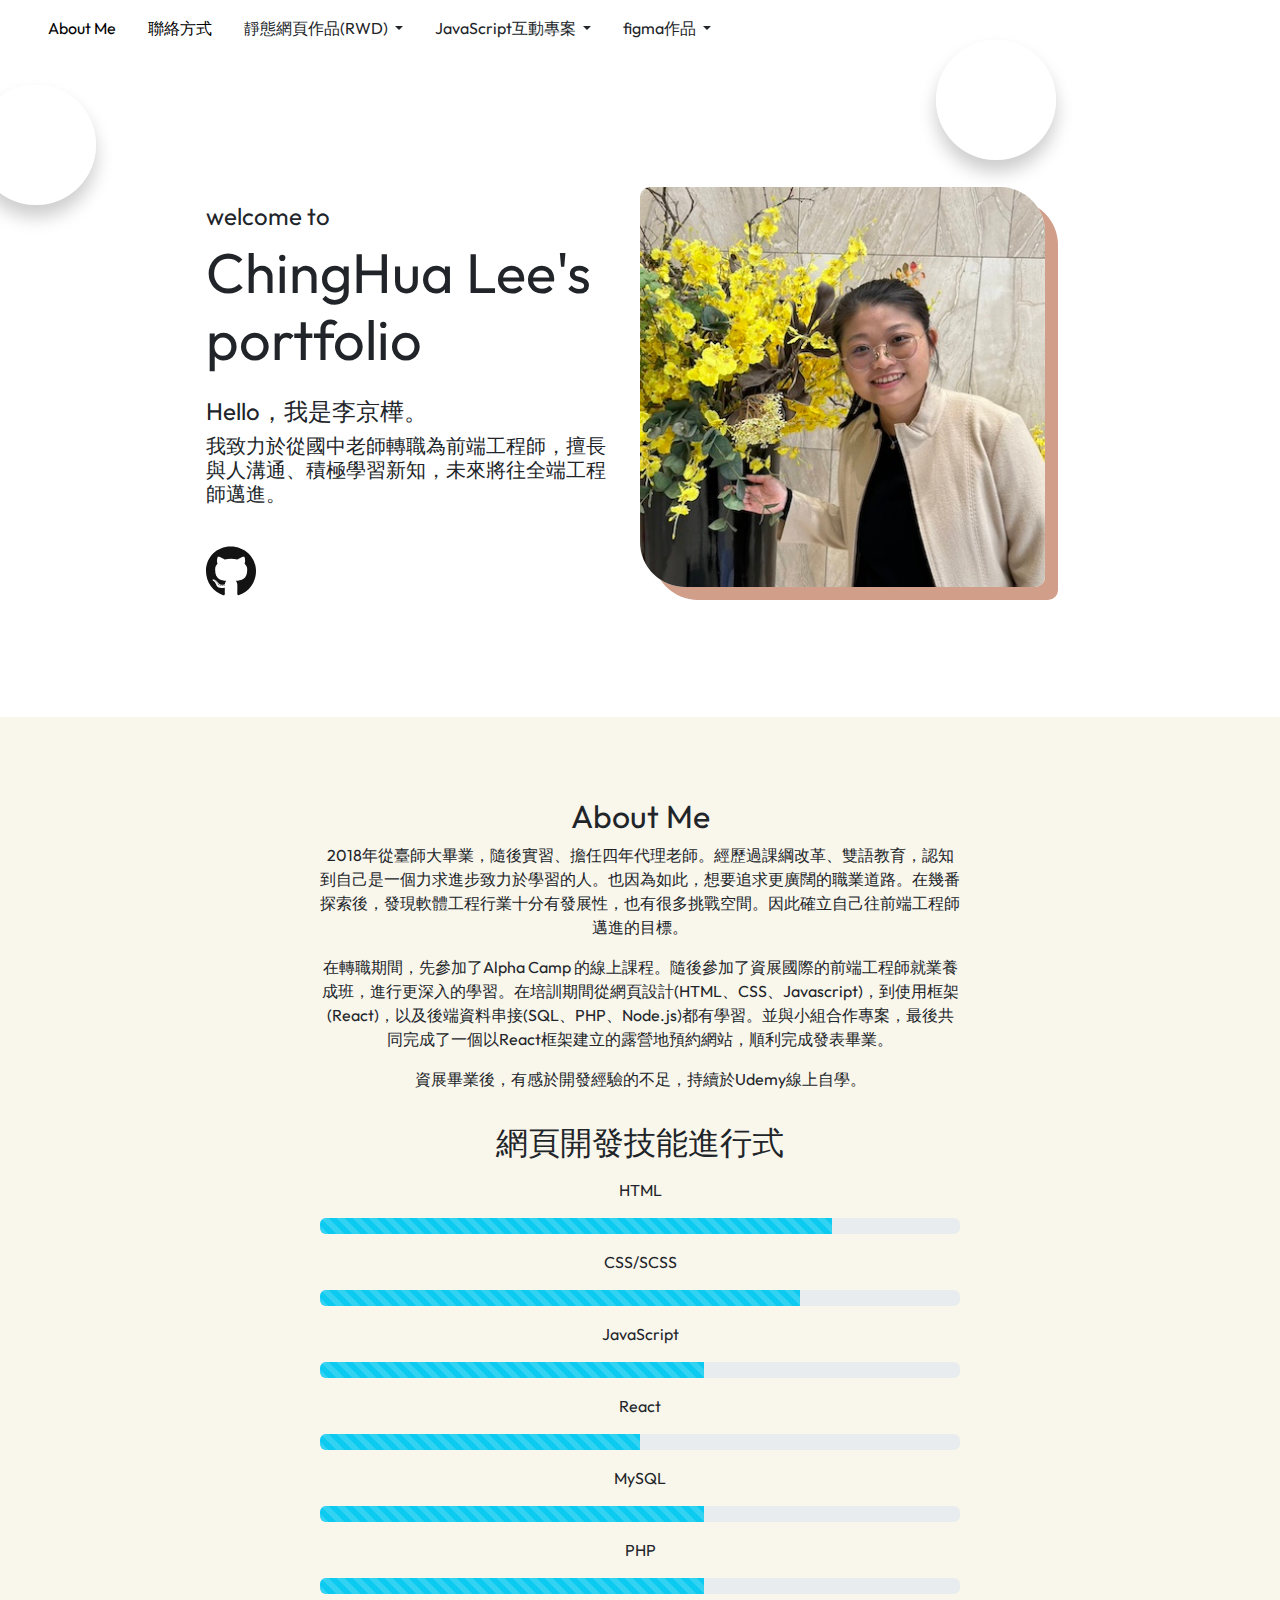
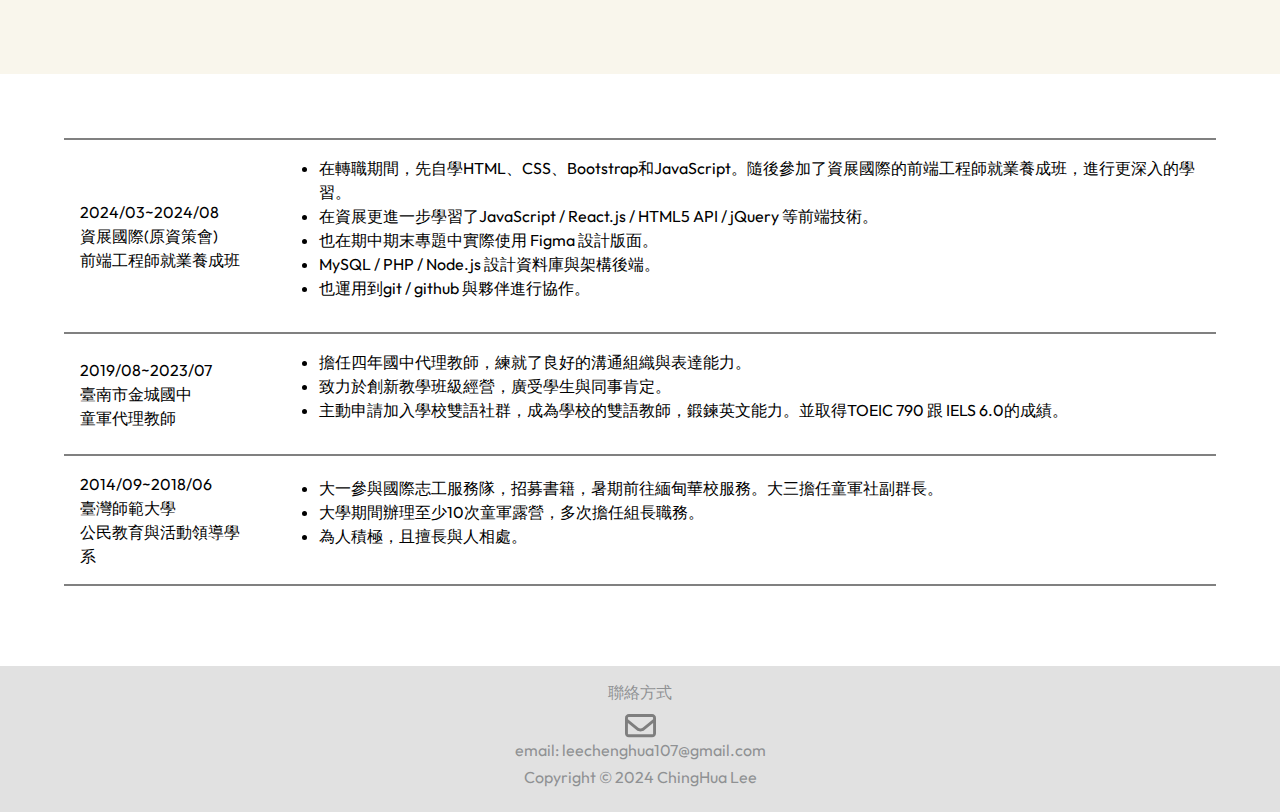
==== index.html @ 00ca12a8 "About Me修改" ====
<!DOCTYPE html>
<html lang="en">
  <head>
    <meta charset="UTF-8" />
    <meta name="viewport" content="width=device-width, initial-scale=1.0" />
    <title>ChingHua的個人網頁</title>
    <link
      href="https://cdn.jsdelivr.net/npm/bootstrap@5.3.3/dist/css/bootstrap.min.css"
      rel="stylesheet"
      integrity="sha384-QWTKZyjpPEjISv5WaRU9OFeRpok6YctnYmDr5pNlyT2bRjXh0JMhjY6hW+ALEwIH"
      crossorigin="anonymous"
    />
    <link rel="preconnect" href="https://fonts.googleapis.com" />
    <link rel="preconnect" href="https://fonts.gstatic.com" crossorigin />
    <link
      href="https://fonts.googleapis.com/css2?family=Baloo+2&family=Outfit:wght@100..900&family=Roboto+Condensed:ital,wght@0,100..900;1,100..900&display=swap"
      rel="stylesheet"
    />
    <link rel="stylesheet" href="./styles/style.css" />
    <link rel="stylesheet" href="./styles/bubble.css" />
  </head>
  <body>
    <nav>
      <ul>
        <li><a href="#">About Me</a></li>
        <li><a href="#footer">聯絡方式</a></li>
        <li class="nav-item dropdown">
          <a
            class="nav-link dropdown-toggle"
            href="#"
            role="button"
            data-bs-toggle="dropdown"
            aria-expanded="false"
          >
            靜態網頁作品(RWD)
          </a>
          <ul class="dropdown-menu">
            <li>
              <a target="_blank" href="./圍棋網站/index.html">圍棋網站</a>
            </li>
            <li>
              <a target="_blank" href="./日本旅遊網站/index.html"
                >日本旅遊網站</a
              >
            </li>
          </ul>
        </li>
        <li class="nav-item dropdown">
          <a
            class="nav-link dropdown-toggle"
            href="#"
            role="button"
            data-bs-toggle="dropdown"
            aria-expanded="false"
          >
            JavaScript互動專案
          </a>
          <ul class="dropdown-menu">
            <li>
              <a target="_blank" href="./成績計算網站/index.html"
                >成績計算網站</a
              >
            </li>
          </ul>
        </li>
        <li class="nav-item dropdown">
          <a
            class="nav-link dropdown-toggle"
            href="#"
            role="button"
            data-bs-toggle="dropdown"
            aria-expanded="false"
          >
            figma作品
          </a>
          <ul class="dropdown-menu">
            <li>
              <a
                target="_blank"
                href="https://www.figma.com/proto/jmiHXV4upZ4cz2iJnovz2p/%E7%87%9F%E5%9C%B0%E9%A0%90%E8%A8%82%E7%B6%B2%E7%AB%99%E8%A8%AD%E8%A8%88?node-id=2-30&node-type=frame&t=VEtl0X2ZYYajhAxS-0&scaling=min-zoom&content-scaling=fixed&page-id=0%3A1"
                >營地預約網站</a
              >
            </li>
            <li>
              <a
                target="_blank"
                href="https://www.figma.com/proto/jmiHXV4upZ4cz2iJnovz2p/%E7%87%9F%E5%9C%B0%E9%A0%90%E8%A8%82%E7%B6%B2%E7%AB%99%E8%A8%AD%E8%A8%88?node-id=32-1049&node-type=frame&t=VEtl0X2ZYYajhAxS-0&scaling=min-zoom&content-scaling=fixed&page-id=0%3A1"
                >網站設計</a
              >
            </li>
          </ul>
        </li>
      </ul>
    </nav>
    <main>
      <div id="background-wrap">
        <div class="bubble x1"></div>
        <div class="bubble x2"></div>
        <div class="bubble x3"></div>
        <div class="bubble x4"></div>
        <div class="bubble x5"></div>
      </div>
      <section class="main-area">
        <div class="info">
          <h2>welcome to</h2>
          <h1>ChingHua Lee's portfolio</h1>
          <h2>Hello，我是李京樺。</h2>
          <h3>
            我致力於從國中老師轉職為前端工程師，擅長與人溝通、積極學習新知，未來將往全端工程師邁進。
          </h3>
          <a
            href="https://github.com/leechinghua/leechinghua.github.io"
            class="githubLink"
          >
            <svg
              xmlns="http://www.w3.org/2000/svg"
              width="50"
              height="50"
              viewBox="0 0 60 59"
              fill="none"
              class="githubSVG"
            >
              <path
                d="M20.0685 47.1048C20.0685 47.3468 19.7903 47.5403 19.4395 47.5403C19.0403 47.5766 18.7621 47.3831 18.7621 47.1048C18.7621 46.8629 19.0403 46.6694 19.3911 46.6694C19.754 46.6331 20.0685 46.8266 20.0685 47.1048ZM16.3065 46.5605C16.2218 46.8024 16.4637 47.0806 16.8266 47.1532C17.1411 47.2742 17.504 47.1532 17.5766 46.9113C17.6492 46.6694 17.4194 46.3911 17.0565 46.2823C16.7419 46.1976 16.3911 46.3186 16.3065 46.5605ZM21.6532 46.3548C21.3024 46.4395 21.0605 46.6694 21.0968 46.9476C21.1331 47.1895 21.4476 47.3468 21.8105 47.2621C22.1613 47.1774 22.4032 46.9476 22.3669 46.7056C22.3306 46.4758 22.004 46.3186 21.6532 46.3548ZM29.6129 0C12.8347 0 0 12.7379 0 29.5161C0 42.9315 8.44355 54.4113 20.504 58.4516C22.0524 58.7298 22.5968 57.7742 22.5968 56.9879C22.5968 56.2379 22.5605 52.1008 22.5605 49.5605C22.5605 49.5605 14.0927 51.375 12.3145 45.9556C12.3145 45.9556 10.9355 42.4355 8.95161 41.5282C8.95161 41.5282 6.18145 39.629 9.14516 39.6653C9.14516 39.6653 12.1573 39.9073 13.8145 42.7863C16.4637 47.4556 20.9032 46.1129 22.6331 45.3145C22.9113 43.379 23.6976 42.0363 24.5685 41.2379C17.8065 40.4879 10.9839 39.5081 10.9839 27.871C10.9839 24.5444 11.9032 22.875 13.8387 20.746C13.5242 19.9597 12.496 16.7177 14.1532 12.5323C16.6814 11.746 22.5 15.7984 22.5 15.7984C24.9194 15.121 27.5202 14.7702 30.0968 14.7702C32.6734 14.7702 35.2742 15.121 37.6935 15.7984C37.6935 15.7984 43.5121 11.7339 46.0403 12.5323C47.6976 16.7298 46.6694 19.9597 46.3548 20.746C48.2903 22.8871 49.4758 24.5565 49.4758 27.871C49.4758 39.5444 42.3508 40.4758 35.5887 41.2379C36.7016 42.1936 37.6452 44.0081 37.6452 46.8508C37.6452 50.9274 37.6089 55.9718 37.6089 56.9637C37.6089 57.75 38.1653 58.7056 39.7016 58.4274C51.7984 54.4113 60 42.9315 60 29.5161C60 12.7379 46.3911 0 29.6129 0ZM11.7581 41.7218C11.6008 41.8427 11.6371 42.121 11.8427 42.3508C12.0363 42.5444 12.3145 42.629 12.4718 42.4718C12.629 42.3508 12.5927 42.0726 12.3871 41.8427C12.1935 41.6492 11.9153 41.5645 11.7581 41.7218ZM10.4516 40.7419C10.3669 40.8992 10.4879 41.0927 10.7298 41.2137C10.9234 41.3347 11.1653 41.2984 11.25 41.129C11.3347 40.9718 11.2137 40.7782 10.9718 40.6573C10.7298 40.5847 10.5363 40.621 10.4516 40.7419ZM14.371 45.0484C14.1774 45.2056 14.25 45.5686 14.5282 45.7984C14.8065 46.0766 15.1573 46.1129 15.3145 45.9194C15.4718 45.7621 15.3992 45.3992 15.1573 45.1694C14.8911 44.8911 14.5282 44.8548 14.371 45.0484ZM12.9919 43.2702C12.7984 43.3911 12.7984 43.7056 12.9919 43.9839C13.1855 44.2621 13.5121 44.3831 13.6694 44.2621C13.8629 44.1048 13.8629 43.7903 13.6694 43.5121C13.5 43.2339 13.1855 43.1129 12.9919 43.2702Z"
                fill="#131313"
              />
            </svg>
          </a>
        </div>
        <div class="img-area">
          <img src="./img/169116.jpg" class="avatar" alt="個人照片" />
        </div>
      </section>
      <section class="about-me">
        <section class="description">
          <h2>About Me</h2>
          <p>
            2018年從臺師大畢業，隨後實習、擔任四年代理老師。經歷過課綱改革、雙語教育，認知到自己是一個力求進步致力於學習的人。也因為如此，想要追求更廣闊的職業道路。在幾番探索後，發現軟體工程行業十分有發展性，也有很多挑戰空間。因此確立自己往前端工程師邁進的目標。
          </p>
          <p>
            在轉職期間，先參加了Alpha Camp
            的線上課程。隨後參加了資展國際的前端工程師就業養成班，進行更深入的學習。在培訓期間從網頁設計(HTML、CSS、Javascript)，到使用框架(React)，以及後端資料串接(SQL、PHP、Node.js)都有學習。並與小組合作專案，最後共同完成了一個以React框架建立的露營地預約網站，順利完成發表畢業。
          </p>
          <p>資展畢業後，有感於開發經驗的不足，持續於Udemy線上自學。</p>
          <div class="progress-bar-area">
            <h2>網頁開發技能進行式</h2>
            <p>HTML</p>
            <div class="progress">
              <div
                class="progress-bar progress-bar-striped progress-bar-animated bg-info"
                role="progressbar"
                aria-valuenow="75"
                aria-valuemin="0"
                aria-valuemax="100"
                style="width: 80%"
              ></div>
            </div>
            <p>CSS/SCSS</p>
            <div class="progress">
              <div
                class="progress-bar progress-bar-striped progress-bar-animated bg-info"
                role="progressbar"
                aria-valuenow="75"
                aria-valuemin="0"
                aria-valuemax="100"
                style="width: 75%"
              ></div>
            </div>
            <p>JavaScript</p>
            <div class="progress">
              <div
                class="progress-bar progress-bar-striped progress-bar-animated bg-info"
                role="progressbar"
                aria-valuenow="75"
                aria-valuemin="0"
                aria-valuemax="100"
                style="width: 60%"
              ></div>
            </div>
            <p>React</p>
            <div class="progress">
              <div
                class="progress-bar progress-bar-striped progress-bar-animated bg-info"
                role="progressbar"
                aria-valuenow="75"
                aria-valuemin="0"
                aria-valuemax="100"
                style="width: 50%"
              ></div>
            </div>
            <p>MySQL</p>
            <div class="progress">
              <div
                class="progress-bar progress-bar-striped progress-bar-animated bg-info"
                role="progressbar"
                aria-valuenow="75"
                aria-valuemin="0"
                aria-valuemax="100"
                style="width: 60%"
              ></div>
            </div>
            <p>PHP</p>
            <div class="progress">
              <div
                class="progress-bar progress-bar-striped progress-bar-animated bg-info"
                role="progressbar"
                aria-valuenow="75"
                aria-valuemin="0"
                aria-valuemax="100"
                style="width: 60%"
              ></div>
            </div>
          </div>
        </section>
      </section>
      <section class="resume">
        <section class="table">
          <table>
            <tr style="border-top: 2px solid grey">
              <td>
                2024/03~2024/08<br />資展國際(原資策會)<br />前端工程師就業養成班
              </td>
              <td>
                <ul>
                  <li>
                    在轉職期間，先自學HTML、CSS、Bootstrap和JavaScript。隨後參加了資展國際的前端工程師就業養成班，進行更深入的學習。
                  </li>
                  <li>
                    在資展更進一步學習了JavaScript / React.js / HTML5 API /
                    jQuery 等前端技術。
                  </li>
                  <li>也在期中期末專題中實際使用 Figma 設計版面。</li>
                  <li>MySQL / PHP / Node.js 設計資料庫與架構後端。</li>
                  <li>也運用到git / github 與夥伴進行協作。</li>
                </ul>
              </td>
            </tr>
            <tr>
              <td>2019/08~2023/07<br />臺南市金城國中<br />童軍代理教師</td>
              <td>
                <ul>
                  <li>
                    擔任四年國中代理教師，練就了良好的溝通組織與表達能力。
                  </li>
                  <li>致力於創新教學班級經營，廣受學生與同事肯定。</li>
                  <li>
                    主動申請加入學校雙語社群，成為學校的雙語教師，鍛鍊英文能力。並取得TOEIC
                    790 跟 IELS 6.0的成績。
                  </li>
                </ul>
              </td>
            </tr>
            <tr>
              <td>
                2014/09~2018/06<br />臺灣師範大學<br />公民教育與活動領導學系
              </td>
              <td>
                <ul>
                  <li>
                    大一參與國際志工服務隊，招募書籍，暑期前往緬甸華校服務。大三擔任童軍社副群長。
                  </li>
                  <li>大學期間辦理至少10次童軍露營，多次擔任組長職務。</li>
                  <li>為人積極，且擅長與人相處。</li>
                </ul>
              </td>
            </tr>
          </table>
        </section>
        <!-- <section class="picture">
          <img src="./img/169116.jpg" alt="個人照片" />
          <div class="greenRect"></div>
          <div class="greenRect2"></div>
          <div class="greenRect3"></div>
        </section> -->
      </section>
    </main>
    <footer id="footer">
      <h6>聯絡方式</h6>
      <div>
        <a href="mailto:leechenghua107@gmail.com" class="email-link">
          <svg
            xmlns="http://www.w3.org/2000/svg"
            width="31"
            height="31"
            viewBox="0 0 31 31"
            fill="none"
            class="email-icon"
          >
            <path
              d="M3.875 6.90625C3.34219 6.90625 2.90625 7.34219 2.90625 7.875V9.21309L13.3506 17.7865C14.6039 18.8158 16.4021 18.8158 17.6555 17.7865L28.0938 9.21309V7.875C28.0938 7.34219 27.6578 6.90625 27.125 6.90625H3.875ZM2.90625 12.973V23.375C2.90625 23.9078 3.34219 24.3438 3.875 24.3438H27.125C27.6578 24.3438 28.0938 23.9078 28.0938 23.375V12.973L19.4961 20.0328C17.1711 21.94 13.8229 21.94 11.5039 20.0328L2.90625 12.973ZM0 7.875C0 5.7377 1.7377 4 3.875 4H27.125C29.2623 4 31 5.7377 31 7.875V23.375C31 25.5123 29.2623 27.25 27.125 27.25H3.875C1.7377 27.25 0 25.5123 0 23.375V7.875Z"
              fill="black"
            />
          </svg>
        </a>
        <h6>email: leechenghua107@gmail.com</h6>
      </div>

      <h6>Copyright © 2024 ChingHua Lee</h6>
    </footer>
    <script
      src="https://cdn.jsdelivr.net/npm/bootstrap@5.3.3/dist/js/bootstrap.bundle.min.js"
      integrity="sha384-YvpcrYf0tY3lHB60NNkmXc5s9fDVZLESaAA55NDzOxhy9GkcIdslK1eN7N6jIeHz"
      crossorigin="anonymous"
    ></script>
    <script src="./app.js"></script>
  </body>
</html>
---- styles/style.css ----
@charset "UTF-8";
* {
  margin: 0;
  padding: 0;
  box-sizing: border-box;
  font-family: "Outfit", "Baloo 2", sans-serif;
}

h1,
h2,
h3,
h4,
h5,
h6 {
  font-weight: normal;
}

:root {
  --primary-1: #7fabc1;
  --primary-2: #bfdbe9;
  --secondary-1: #d19e8a;
  --secondary-2: #f6f1e4;
  --secondary-3: #f9f6ec;
}

body nav {
  background-color: #fff;
  position: sticky;
  top: 0;
  z-index: 5;
}
body nav ul {
  display: flex;
}
body nav ul li {
  list-style: none;
  margin: 1rem;
}
body nav ul li a {
  color: #000;
  text-decoration: none;
}
body nav ul li a:hover {
  color: var(--secondary-1);
}
body main section.main-area {
  min-height: 70vh;
  background-color: #fff;
  display: flex;
  flex-wrap: wrap;
  justify-content: center;
  align-items: center;
  margin-bottom: 15px;
}
body main section.main-area div.info {
  flex-basis: 450px;
  padding: 1rem;
}
body main section.main-area div.info h1 {
  font-size: 3.5rem;
}
body main section.main-area div.info h2 {
  font-size: 1.5rem;
  margin-top: 1.5rem;
}
body main section.main-area div.info h3 {
  font-size: 1.25rem;
}
body main section.main-area div.info a {
  display: inline-block;
  margin-top: 2rem;
  transition: all 0.2s ease;
}
body main section.main-area div.info a:hover {
  transform: scale(1.2);
}
body main section.main-area div.img-area {
  flex-basis: 450px;
}
body main section.main-area div.img-area img {
  width: 90%;
  border-radius: 10px 45px 10px 45px;
  box-shadow: 13px 13px 0px var(--secondary-1);
}
body main section.about-me {
  background-color: var(--secondary-3);
  padding: 5rem 0rem;
  display: flex;
  justify-content: center;
}
body main section.about-me section.description {
  text-align: center;
  width: 50%;
}
body main section.about-me section.description h2 {
  font-size: 2rem;
}
body main section.about-me section.description .progress-bar-area h2 {
  font-size: 2rem;
  margin-top: 2rem;
}
body main section.about-me section.description .progress-bar-area p {
  margin-top: 1rem;
}
body main section.resume {
  display: flex;
  flex-wrap: wrap;
  padding: 2rem;
}
body main section.resume section.table {
  flex: 5 1 500px;
  padding: 2rem;
}
body main section.resume section.table table {
  border-collapse: collapse;
  --bs-table-bg: none;
}
body main section.resume section.table table tr {
  border-bottom: 2px solid grey;
  transition: all 0.2s ease;
}
body main section.resume section.table table tr:hover {
  background-color: var(--primary-2);
}
body main section.resume section.table table tr td {
  padding: 1rem;
}
body main section.resume section.picture {
  flex: 1 1 500px;
  display: flex;
  justify-content: center;
  align-items: center;
  position: relative;
}
body main section.resume section.picture img {
  width: 80%;
}
body main section.resume section.picture div.greenRect {
  width: 30vw;
  height: 90vh;
  border: 10px solid var(--primary-2);
  position: absolute;
  top: 30px;
  left: 80px;
  z-index: -1;
}
body main section.resume section.picture div.greenRect2 {
  width: 50vw;
  height: 40vh;
  border: 10px solid var(--primary-2);
  position: absolute;
  top: 300px;
  left: -300px;
  z-index: -1;
}
body main section.resume section.picture div.greenRect3 {
  width: 50vw;
  height: 40vh;
  border: 10px solid var(--primary-2);
  position: absolute;
  top: 0px;
  left: -100px;
  z-index: -1;
}
body footer {
  display: flex;
  flex-direction: column;
  height: 146px;
  opacity: 0.5;
  background: var(--grey-400, #C4C4C4);
  justify-content: center;
  text-align: center;
}
body footer .email-link {
  color: black;
  /* 這裡定義正常狀態的顏色 */
  text-decoration: none;
  /* 移除預設的底線 */
  transition: color 0.3s ease;
  /* 添加動畫效果讓變色更平滑 */
}
body footer .email-link:hover .email-icon path {
  fill: var(--secondary-1);
}

@media screen and (max-width: 800px) {
  body main section.about-me section.description {
    width: 80%;
  }
  body main section.resume section.picture div.greenRect,
  body main section.resume section.picture div.greenRect2,
  body main section.resume section.picture div.greenRect3 {
    display: none;
  }
}
@media screen and (max-width: 750px) {
  body nav {
    position: static;
  }
  body nav ul {
    flex-direction: column;
  }
}/*# sourceMappingURL=style.css.map */
---- styles/bubble.css ----
#background-wrap {
  position: fixed;
  bottom: 0;
  top: 0;
  right: 0;
  left: 0;
  z-index: 10;
  pointer-events: none;
}
.bubble {
  width: 200px;
  height: 200px;
  border-radius: 50%;
  position: absolute;
  box-shadow: 0 20px 30px rgba(0, 0, 0, 0.2),
    inset 0px 10px 30px 5px rgba(255, 255, 255, 1);
}
@keyframes animateBubble {
  0% {
    margin-top: 1000px;
  }
  100% {
    margin-top: -100%;
  }
}
@keyframes sideWays {
  0% {
    margin-left: 0px;
  }
  100% {
    margin-left: 50px;
  }
}
.x1 {
  animation: animateBubble 25s linear infinite,
    sideWays 2s ease-in-out infinite alternate;
  left: -5%;
  top: 5%;
  transform: scale(0.6);
}
.x2 {
  animation: animateBubble 15s linear infinite,
    sideWays 1.5s ease-in-out infinite alternate;
  left: 50%;
  top: -20%;
  transform: scale(0.4);
}
.x3 {
  animation: animateBubble 30s linear infinite,
    sideWays 5s ease-in-out infinite alternate;
  left: 70%;
  top: 0%;
  transform: scale(0.6);
}
.x4 {
  animation: animateBubble 40s linear infinite,
    sideWays 2s ease-in-out infinite alternate;
  left: 80%;
  top: -50%;
  transform: scale(0.8);
}
.x5 {
  animation: animateBubble 20s linear infinite,
    sideWays 2s ease-in-out infinite alternate;
  left: -20%;
  top: 30%;
  transform: scale(0.6);
}
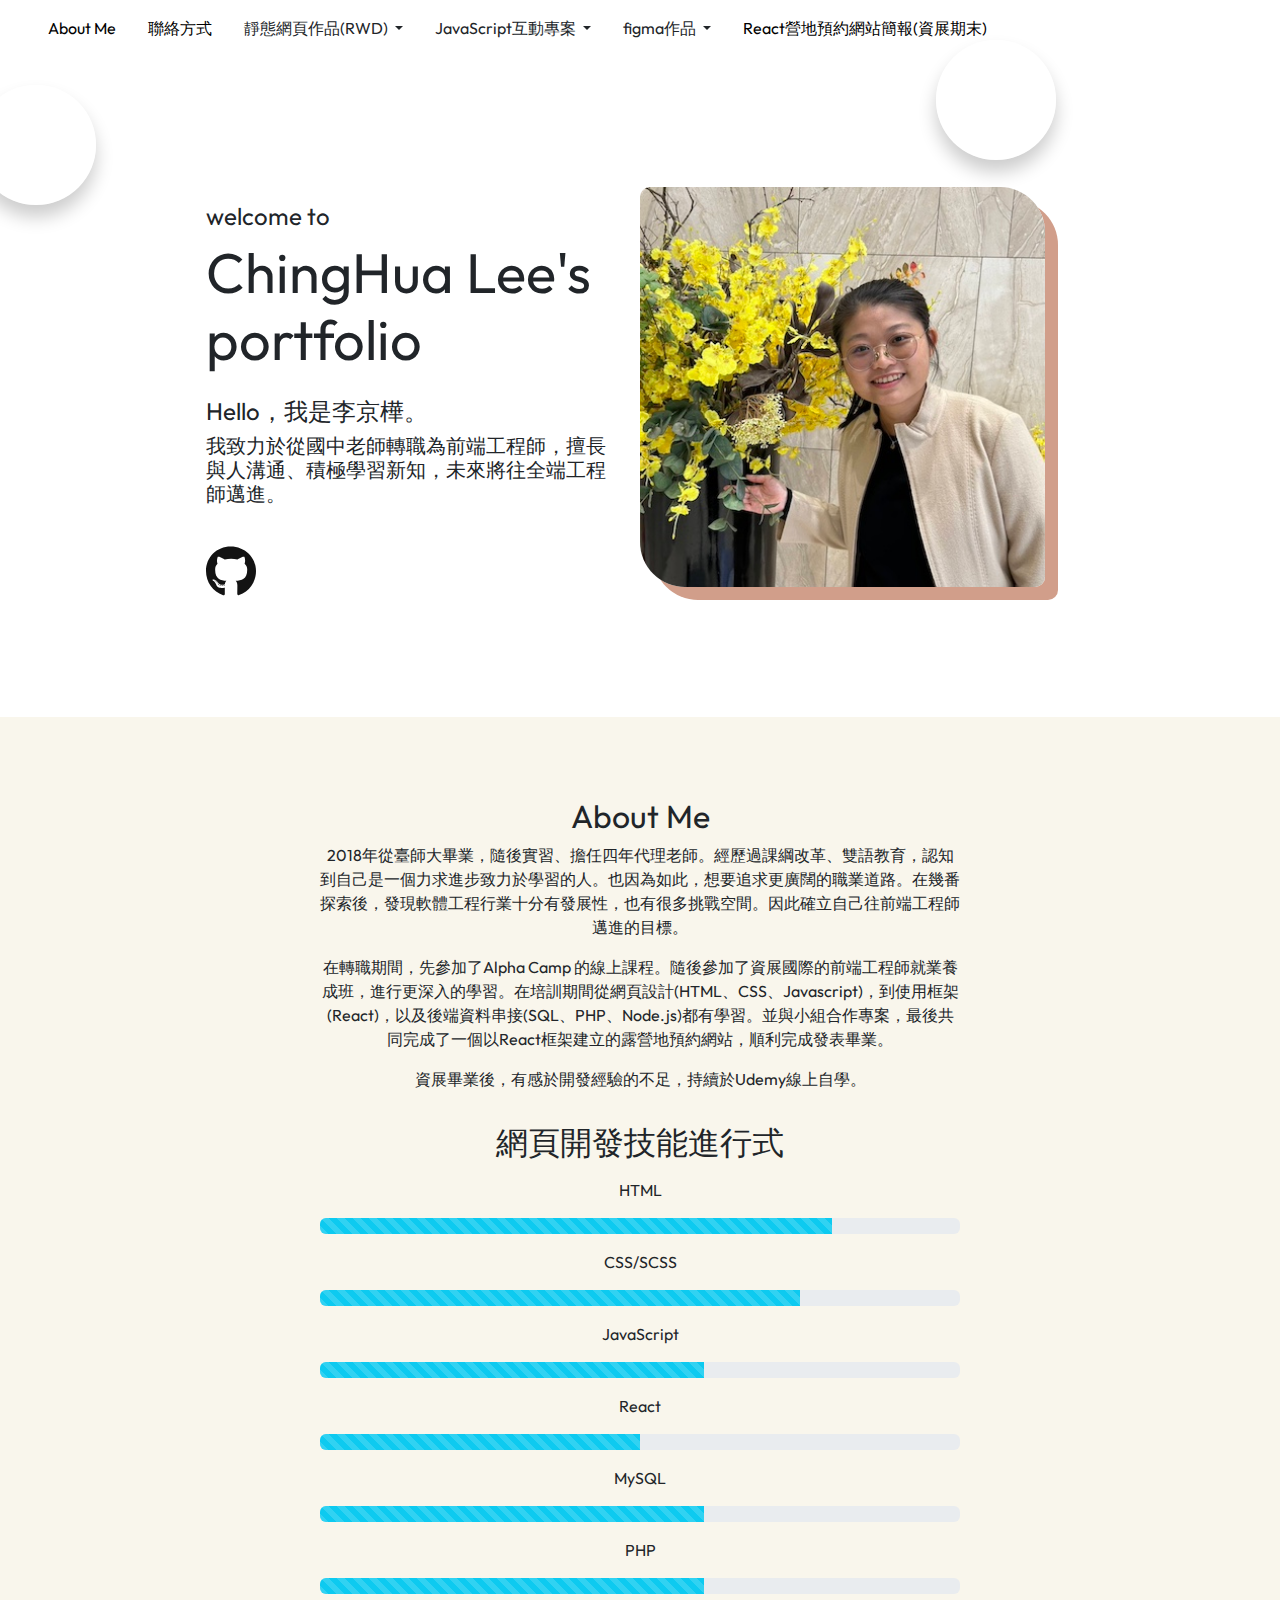
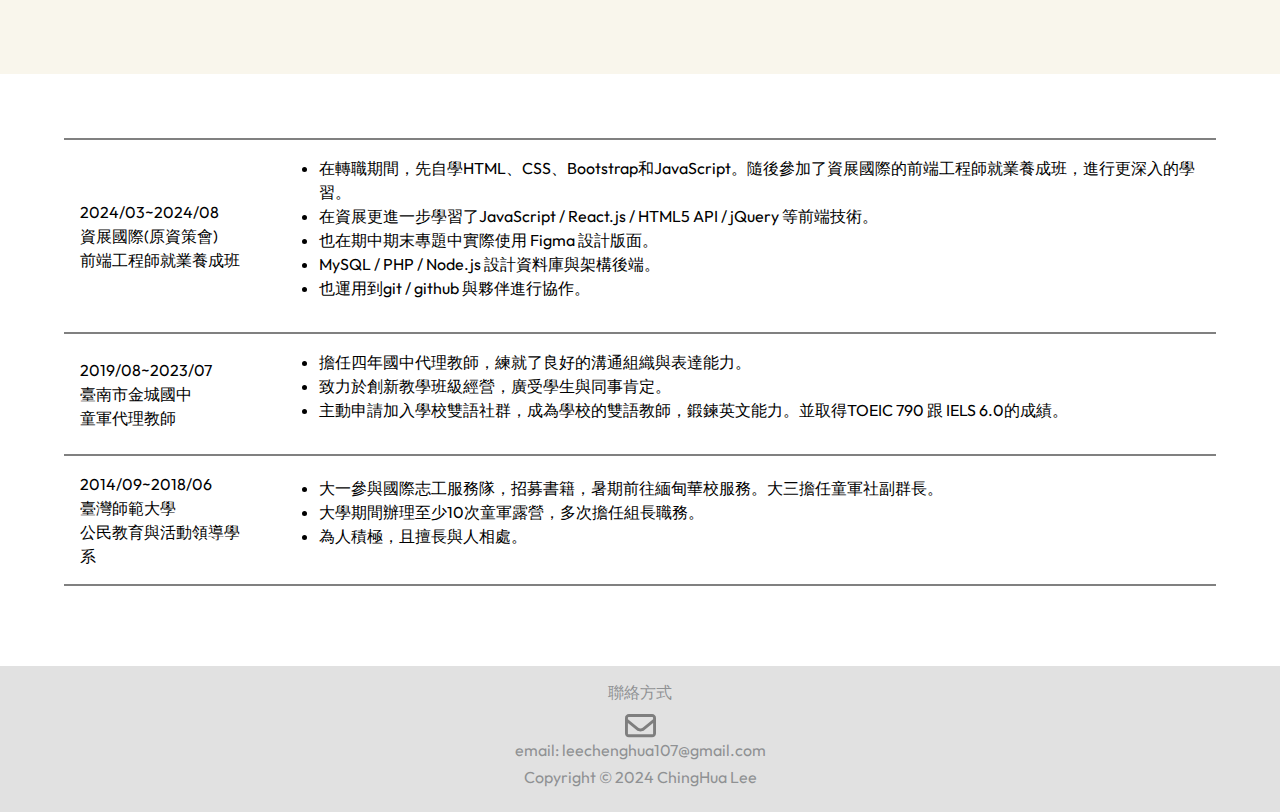
==== commit 466eea59: "新增期末簡報" ====
--- a/index.html
+++ b/index.html
@@ -22,7 +22,7 @@
   <body>
     <nav>
       <ul>
-        <li><a href="#">About Me</a></li>
+        <li><a href="#aboutMe">About Me</a></li>
         <li><a href="#footer">聯絡方式</a></li>
         <li class="nav-item dropdown">
           <a
@@ -43,6 +43,9 @@
                 >日本旅遊網站</a
               >
             </li>
+            <li>
+              <a target="_blank" href="./AC resume/index.html">履歷切版練習</a>
+            </li>
           </ul>
         </li>
         <li class="nav-item dropdown">
@@ -89,6 +92,13 @@
               >
             </li>
           </ul>
+        </li>
+        <li>
+          <a
+            target="_blank"
+            href="https://www.canva.com/design/DAGVN6QQels/bsWk6JLCcGNNSsmJDkpBOg/view?utm_content=DAGVN6QQels&utm_campaign=designshare&utm_medium=link&utm_source=editor"
+            >React營地預約網站簡報(資展期末)</a
+          >
         </li>
       </ul>
     </nav>
@@ -131,7 +141,7 @@
           <img src="./img/169116.jpg" class="avatar" alt="個人照片" />
         </div>
       </section>
-      <section class="about-me">
+      <section class="about-me" id="aboutMe">
         <section class="description">
           <h2>About Me</h2>
           <p>
--- a/styles/style.css
+++ b/styles/style.css
@@ -103,13 +103,12 @@
   margin-top: 1rem;
 }
 body main section.resume {
-  display: flex;
-  flex-wrap: wrap;
   padding: 2rem;
 }
 body main section.resume section.table {
-  flex: 5 1 500px;
+  display: flex;
   padding: 2rem;
+  justify-content: center;
 }
 body main section.resume section.table table {
   border-collapse: collapse;
@@ -124,43 +123,6 @@
 }
 body main section.resume section.table table tr td {
   padding: 1rem;
-}
-body main section.resume section.picture {
-  flex: 1 1 500px;
-  display: flex;
-  justify-content: center;
-  align-items: center;
-  position: relative;
-}
-body main section.resume section.picture img {
-  width: 80%;
-}
-body main section.resume section.picture div.greenRect {
-  width: 30vw;
-  height: 90vh;
-  border: 10px solid var(--primary-2);
-  position: absolute;
-  top: 30px;
-  left: 80px;
-  z-index: -1;
-}
-body main section.resume section.picture div.greenRect2 {
-  width: 50vw;
-  height: 40vh;
-  border: 10px solid var(--primary-2);
-  position: absolute;
-  top: 300px;
-  left: -300px;
-  z-index: -1;
-}
-body main section.resume section.picture div.greenRect3 {
-  width: 50vw;
-  height: 40vh;
-  border: 10px solid var(--primary-2);
-  position: absolute;
-  top: 0px;
-  left: -100px;
-  z-index: -1;
 }
 body footer {
   display: flex;
@@ -200,4 +162,8 @@
   body nav ul {
     flex-direction: column;
   }
+  body main section.resume section.table table tr {
+    display: flex;
+    flex-wrap: wrap;
+  }
 }/*# sourceMappingURL=style.css.map */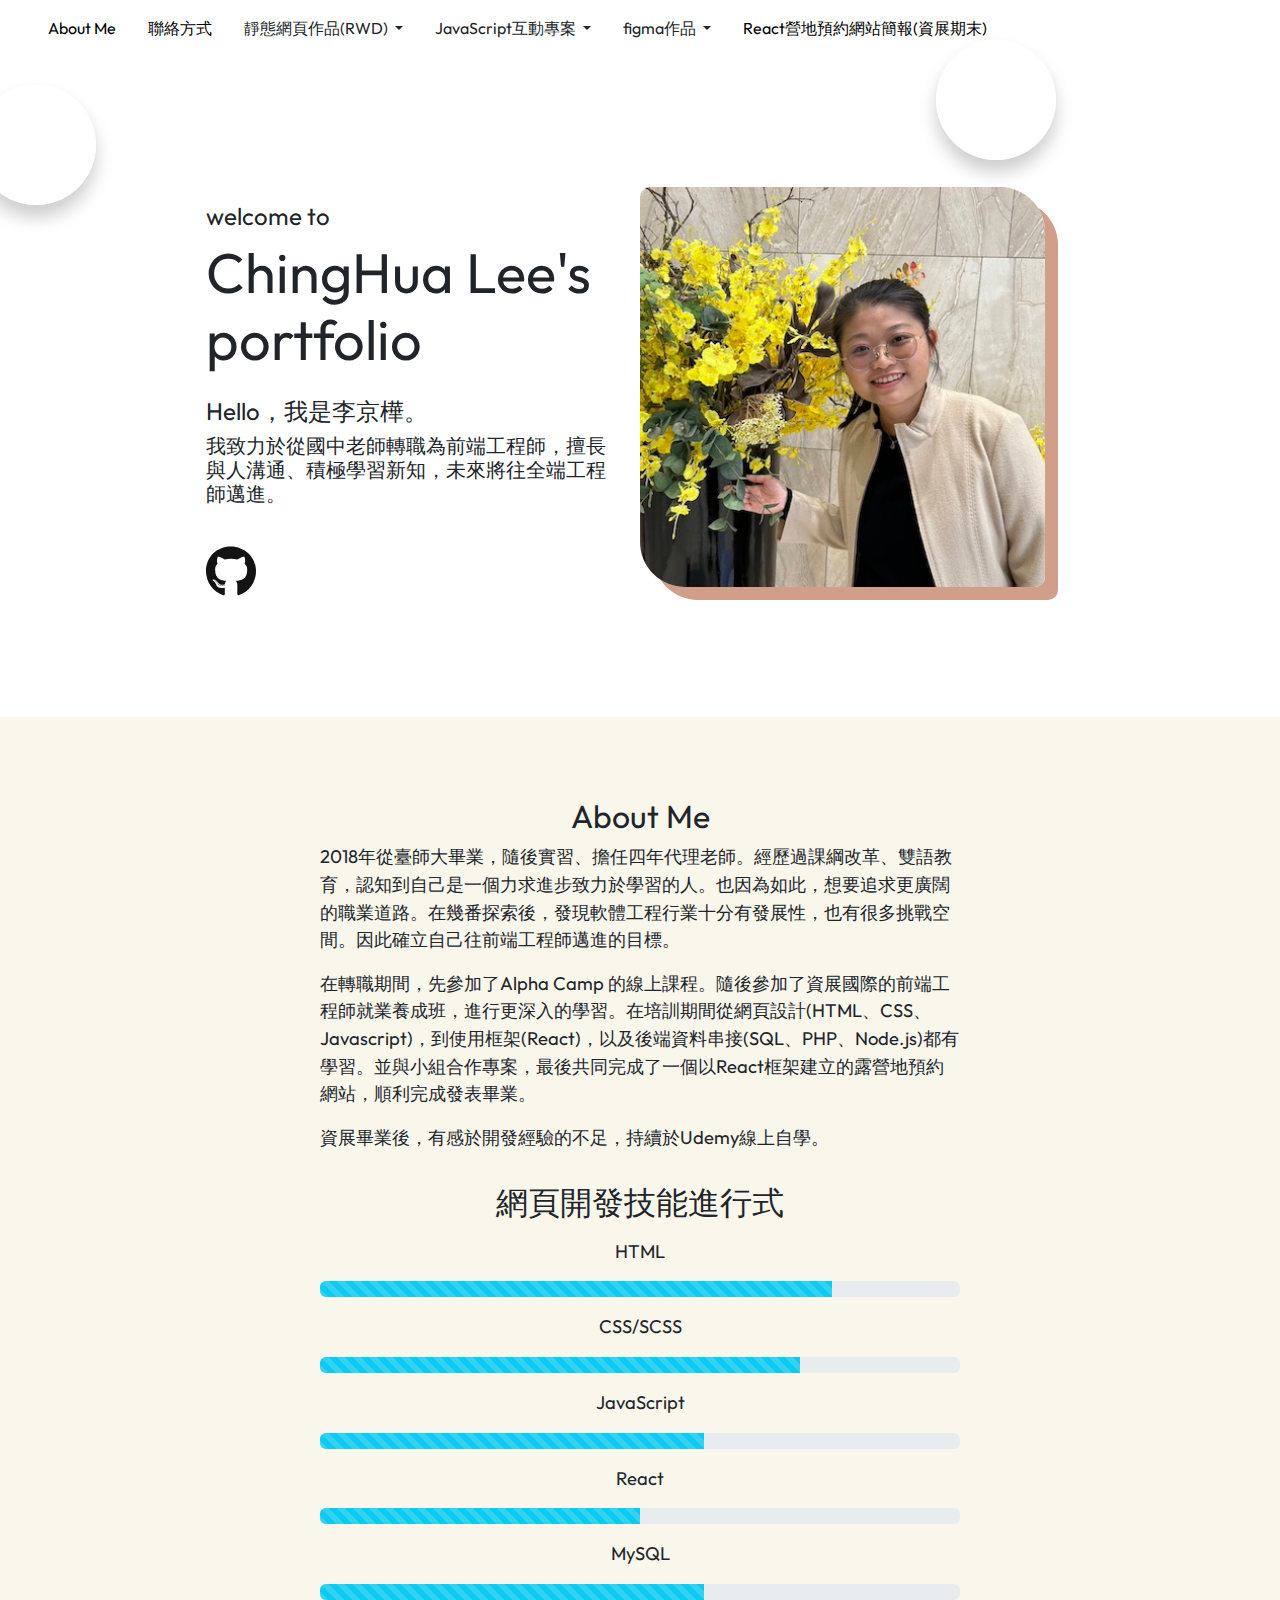
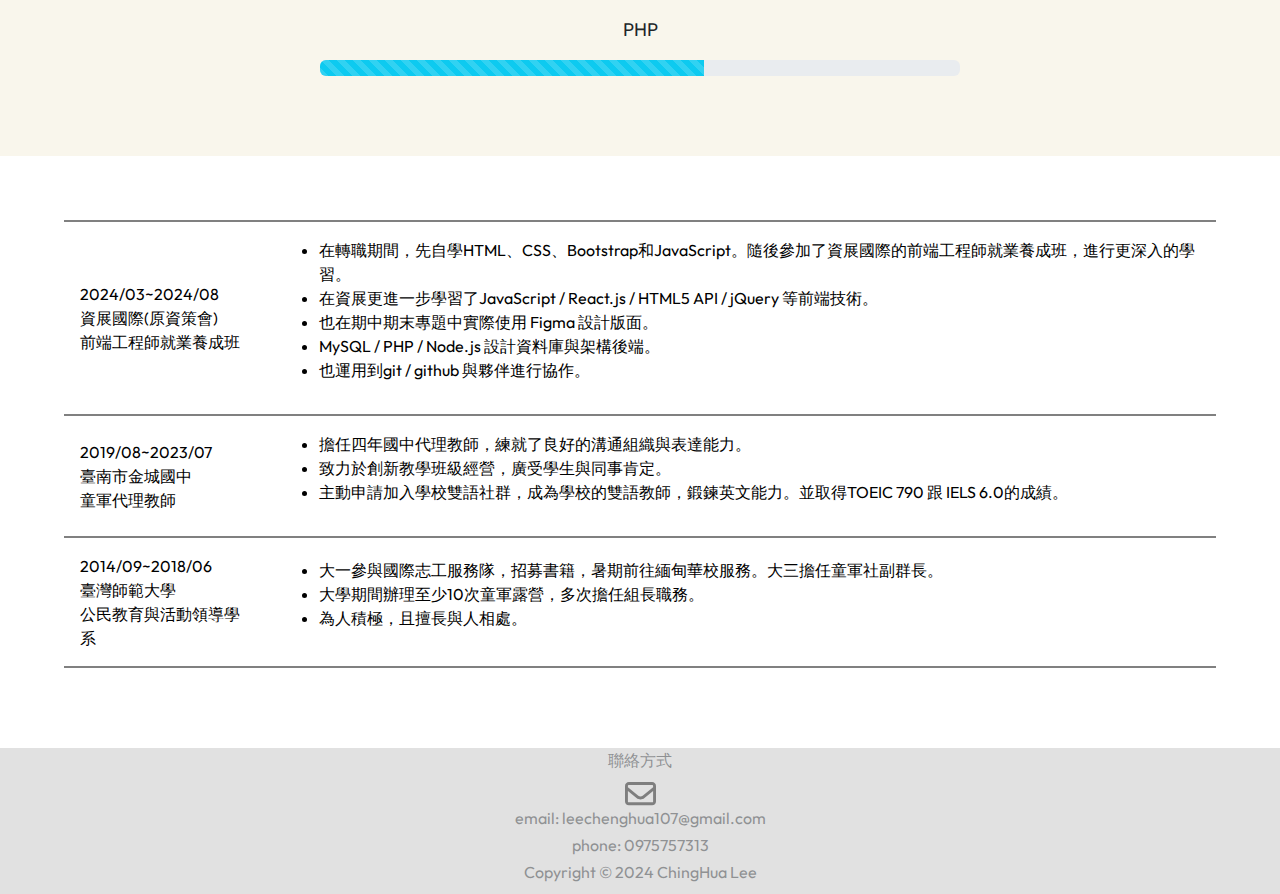
==== commit 4e86a2bd: "新增電話號碼" ====
--- a/index.html
+++ b/index.html
@@ -303,6 +303,7 @@
           </svg>
         </a>
         <h6>email: leechenghua107@gmail.com</h6>
+        <h6>phone: 0975757313</h6>
       </div>
 
       <h6>Copyright © 2024 ChingHua Lee</h6>
--- a/styles/style.css
+++ b/styles/style.css
@@ -95,12 +95,17 @@
 body main section.about-me section.description h2 {
   font-size: 2rem;
 }
+body main section.about-me section.description p {
+  font-size: 1.15rem;
+  text-align: left;
+}
 body main section.about-me section.description .progress-bar-area h2 {
   font-size: 2rem;
   margin-top: 2rem;
 }
 body main section.about-me section.description .progress-bar-area p {
   margin-top: 1rem;
+  text-align: center;
 }
 body main section.resume {
   padding: 2rem;
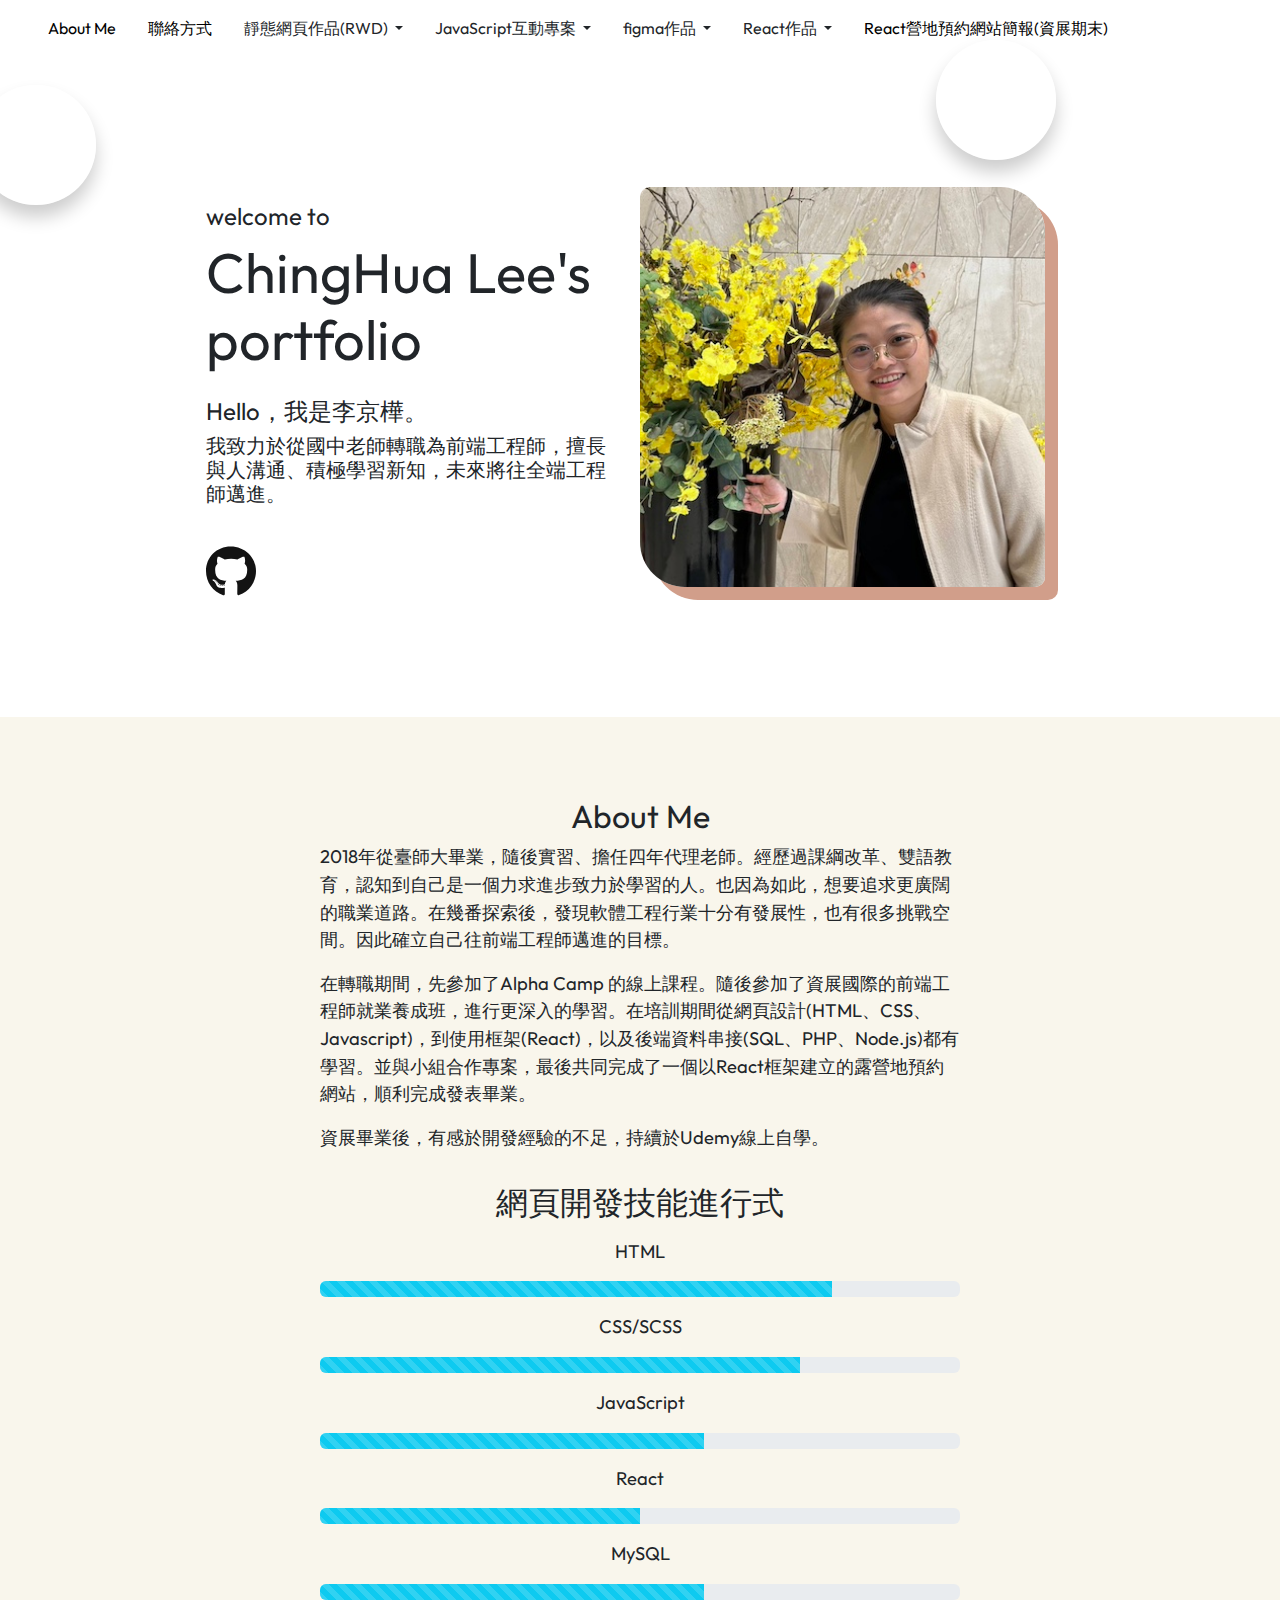
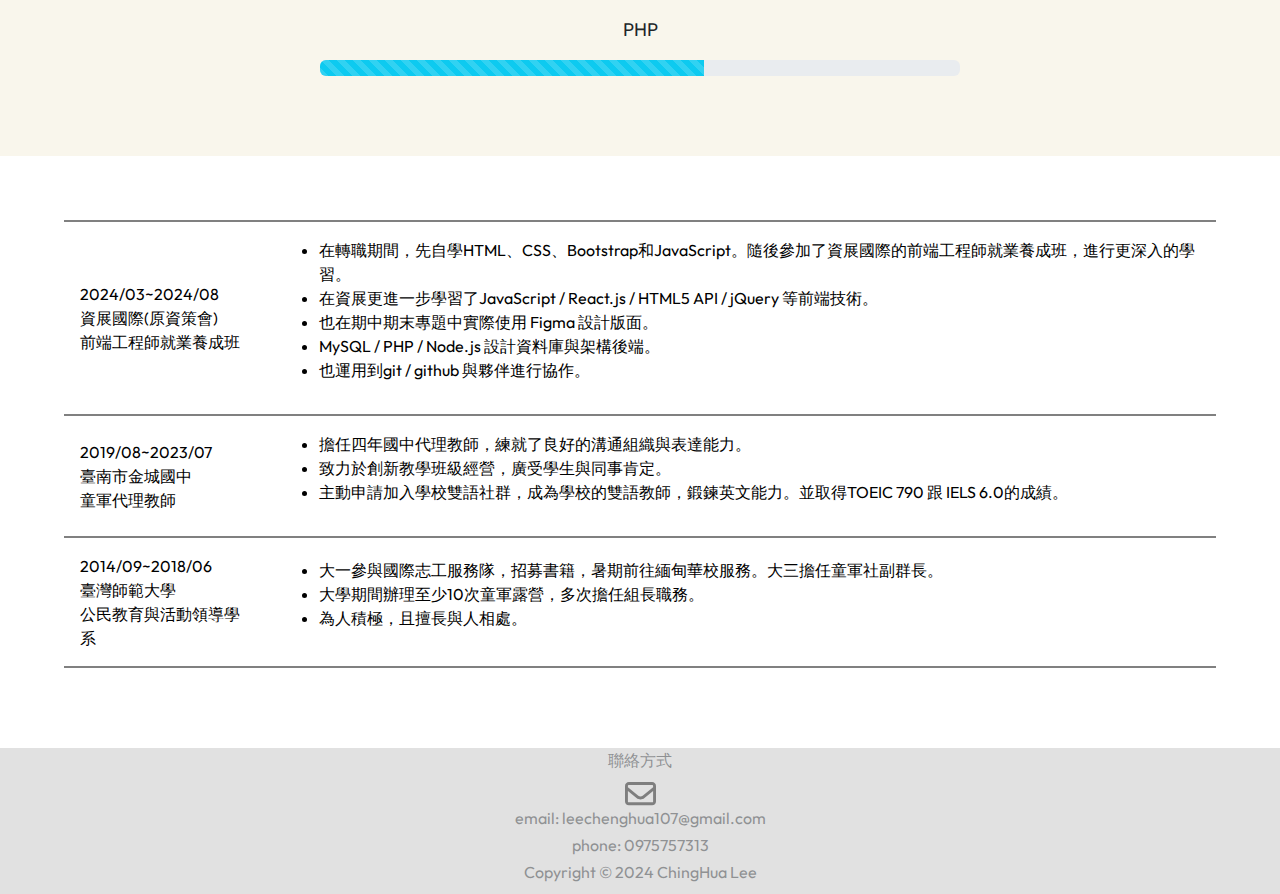
==== commit 1538a28e: "新增react 待辦事項清單" ====
--- a/index.html
+++ b/index.html
@@ -93,6 +93,22 @@
             </li>
           </ul>
         </li>
+        <li class="nav-item dropdown">
+          <a
+            class="nav-link dropdown-toggle"
+            href="#"
+            role="button"
+            data-bs-toggle="dropdown"
+            aria-expanded="false"
+          >
+            React作品
+          </a>
+          <ul class="dropdown-menu">
+            <li>
+              <a target="_blank" href="https://my-react-todo-xi.vercel.app/">待辦事項清單</a>
+            </li>
+          </ul>
+        </li>
         <li>
           <a
             target="_blank"
